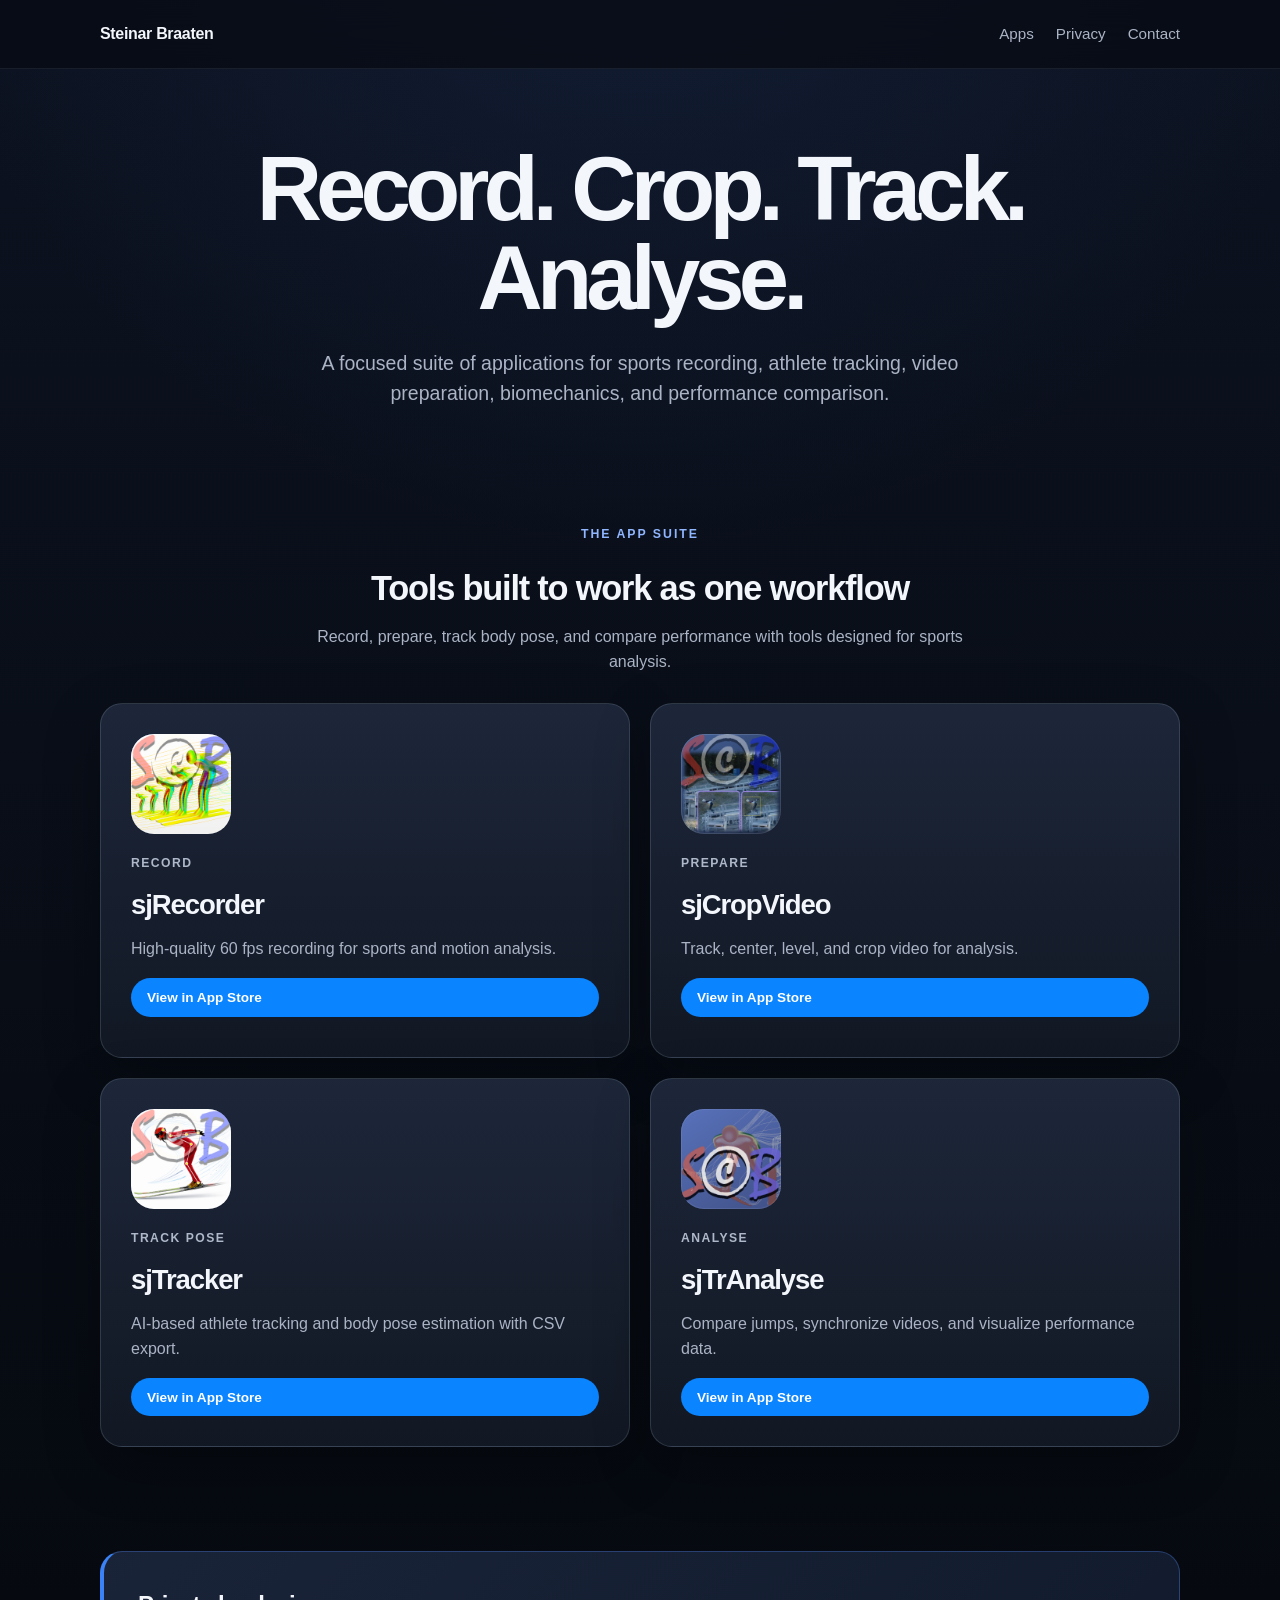
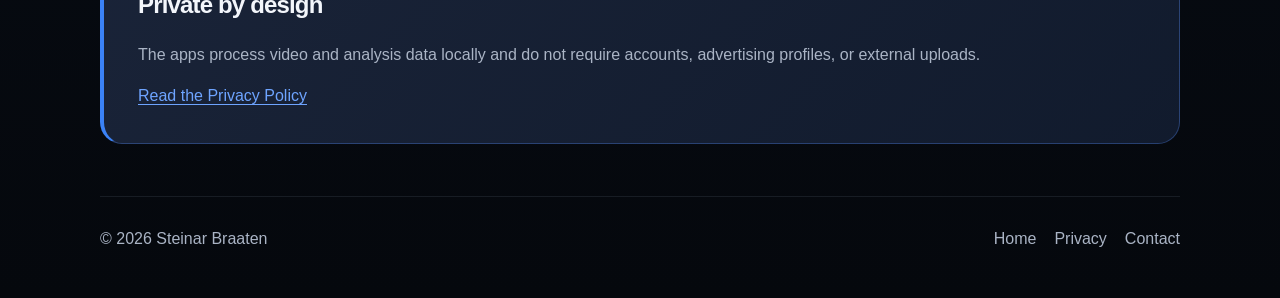
==== index.html @ ca7f07a0 "Update index.html" ====
<!DOCTYPE html>
<html lang="en">
<head>
  <meta charset="utf-8">
  <meta name="viewport" content="width=device-width, initial-scale=1">
  <meta name="description" content="A focused suite of applications for sports recording, athlete tracking, video preparation, biomechanics, and performance comparison.">
  <title>Steinar Braaten Apps – Sports Video Analysis Suite</title>
  <link rel="stylesheet" href="style.css">
</head>

<body>

<header class="site-header">
  <nav class="nav" aria-label="Main navigation">
    <a class="brand" href="index.html">Steinar Braaten</a>

    <div class="nav-links">
      <a href="index.html#apps">Apps</a>
      <a href="privacy.html">Privacy</a>
      <a href="mailto:steinbra@me.com">Contact</a>
    </div>
  </nav>
</header>

<main>

  <section class="hero">
    <h1>Record. Crop. Track.<br>Analyse.</h1>

    <p>
      A focused suite of applications for sports recording, athlete tracking,
      video preparation, biomechanics, and performance comparison.
    </p>
  </section>


  <section class="section" id="apps">

    <div class="section-heading">
      <div class="eyebrow">The app suite</div>

      <h2>Tools built to work as one workflow</h2>

      <p>
        Record, prepare, track body pose, and compare performance
        with tools designed for sports analysis.
      </p>
    </div>


    <div class="apps-grid">


      <!-- sjRecorder -->

      <div
        class="app-card"
        onclick="location.href='sjRecorder.html'"
        role="link"
        tabindex="0"
        onkeydown="if(event.key === 'Enter') location.href='sjRecorder.html'"
      >

        <div class="app-icon">
          <span>R</span>

          <img
            src="images/sjRecorder.png"
            alt="sjRecorder app icon"
            onerror="this.remove()"
          >
        </div>

        <div class="card-label">Record</div>

        <h3>sjRecorder</h3>

        <p>
          High-quality 60 fps recording for sports and motion analysis.
        </p>

        <a
          class="status"
          href="https://apps.apple.com/no/app/sjrecorder/id6787676010"
          target="_blank"
          rel="noopener noreferrer"
          onclick="event.stopPropagation()"
        >
          View in App Store
        </a>

      </div>


      <!-- sjCropVideo -->

      <div
        class="app-card"
        onclick="location.href='sjCropVideo.html'"
        role="link"
        tabindex="0"
        onkeydown="if(event.key === 'Enter') location.href='sjCropVideo.html'"
      >

        <div class="app-icon">
          <span>C</span>

          <img
            src="images/sjCropVideo.png"
            alt="sjCropVideo app icon"
            onerror="this.remove()"
          >
        </div>

        <div class="card-label">Prepare</div>

        <h3>sjCropVideo</h3>

        <p>
          Track, center, level, and crop video for analysis.
        </p>

        <a
          class="status"
          href="https://apps.apple.com/no/app/sjcropvideo/id6785934913?mt=12"
          target="_blank"
          rel="noopener noreferrer"
          onclick="event.stopPropagation()"
        >
          View in App Store
        </a>

      </div>


      <!-- sjTracker -->

      <div
        class="app-card"
        onclick="location.href='sjTracker.html'"
        role="link"
        tabindex="0"
        onkeydown="if(event.key === 'Enter') location.href='sjTracker.html'"
      >

        <div class="app-icon">
          <span>T</span>

          <img
            src="images/sjTracker.png"
            alt="sjTracker app icon"
            onerror="this.remove()"
          >
        </div>

        <div class="card-label">Track pose</div>

        <h3>sjTracker</h3>

        <p>
          AI-based athlete tracking and body pose estimation with CSV export.
        </p>

        <a
          class="status"
          href="https://apps.apple.com/no/app/sjtracker/id6788341731?mt=12"
          target="_blank"
          rel="noopener noreferrer"
          onclick="event.stopPropagation()"
        >
          View in App Store
        </a>

      </div>


      <!-- sjTrAnalyse -->

      <div
        class="app-card"
        onclick="location.href='sjTrAnalyse.html'"
        role="link"
        tabindex="0"
        onkeydown="if(event.key === 'Enter') location.href='sjTrAnalyse.html'"
      >

        <div class="app-icon">
          <span>A</span>

          <img
            src="images/sjTrAnalyse.png"
            alt="sjTrAnalyse app icon"
            onerror="this.remove()"
          >
        </div>

        <div class="card-label">Analyse</div>

        <h3>sjTrAnalyse</h3>

        <p>
          Compare jumps, synchronize videos, and visualize performance data.
        </p>

        <a
          class="status"
          href="https://apps.apple.com/no/app/sjtranalyse/id6786716946?mt=12"
          target="_blank"
          rel="noopener noreferrer"
          onclick="event.stopPropagation()"
        >
          View in App Store
        </a>

      </div>


    </div>

  </section>


  <section class="section" id="privacy">

    <div class="privacy-panel">

      <h2>Private by design</h2>

      <p>
        The apps process video and analysis data locally and do not require
        accounts, advertising profiles, or external uploads.
      </p>

      <a class="text-link" href="privacy.html">
        Read the Privacy Policy
      </a>

    </div>

  </section>

</main>


<footer class="site-footer">

  <div>© 2026 Steinar Braaten</div>

  <div class="footer-links">
    <a href="index.html">Home</a>
    <a href="privacy.html">Privacy</a>
    <a href="mailto:steinbra@me.com">Contact</a>
  </div>

</footer>

</body>
</html>
---- style.css ----
:root {
  --bg: #070b12;
  --bg-soft: #0d1320;
  --panel: rgba(24, 32, 48, 0.84);
  --panel-strong: #151d2c;
  --line: rgba(148, 163, 184, 0.22);
  --text: #f3f6fb;
  --muted: #aab4c5;
  --accent: #6ea4ff;
  --accent-strong: #3b82f6;
  --green: #91e5b1;
  --green-bg: rgba(33, 112, 77, 0.28);
  --green-line: rgba(74, 222, 128, 0.38);
  --shadow: 0 18px 55px rgba(0, 0, 0, 0.28);
  --radius: 22px;
  --max: 1080px;
}

* { box-sizing: border-box; }

html {
  scroll-behavior: smooth;
  background: var(--bg);
}

body {
  margin: 0;
  color: var(--text);
  background:
    radial-gradient(circle at 50% -10%, rgba(53, 91, 160, 0.18), transparent 34%),
    linear-gradient(180deg, #0c1220 0%, #080d16 52%, #05080d 100%);
  font-family: Inter, ui-sans-serif, -apple-system, BlinkMacSystemFont, "SF Pro Display",
    "Segoe UI", sans-serif;
  line-height: 1.55;
}

a { color: inherit; }

.site-header {
  position: sticky;
  top: 0;
  z-index: 20;
  border-bottom: 1px solid rgba(148, 163, 184, 0.12);
  background: rgba(7, 11, 18, 0.72);
  backdrop-filter: blur(18px);
}

.nav {
  width: min(calc(100% - 36px), var(--max));
  min-height: 68px;
  margin: 0 auto;
  display: flex;
  align-items: center;
  justify-content: space-between;
  gap: 24px;
}

.brand {
  font-weight: 780;
  text-decoration: none;
  letter-spacing: -0.02em;
}

.nav-links {
  display: flex;
  align-items: center;
  gap: 22px;
}

.nav-links a {
  color: var(--muted);
  text-decoration: none;
  font-size: 0.95rem;
}

.nav-links a:hover,
.nav-links a:focus-visible {
  color: var(--text);
}

.hero {
  width: min(calc(100% - 36px), var(--max));
  margin: 0 auto;
  padding: 76px 0 64px;
  text-align: center;
}

.eyebrow {
  margin: 0 0 18px;
  color: #8fb6ff;
  font-size: 0.77rem;
  font-weight: 800;
  letter-spacing: 0.16em;
  text-transform: uppercase;
}

.hero h1,
.product-hero h1 {
  max-width: 860px;
  margin: 0 auto;
  font-size: clamp(3rem, 8vw, 5.65rem);
  line-height: 0.98;
  letter-spacing: -0.065em;
}

.hero p {
  max-width: 720px;
  margin: 26px auto 0;
  color: var(--muted);
  font-size: clamp(1.02rem, 2vw, 1.22rem);
}

.section {
  width: min(calc(100% - 36px), var(--max));
  margin: 0 auto;
  padding: 52px 0;
}

.section-heading {
  margin-bottom: 28px;
  text-align: center;
}

.section-heading h2 {
  margin: 0;
  font-size: clamp(1.65rem, 3vw, 2.15rem);
  letter-spacing: -0.035em;
}

.section-heading p {
  max-width: 650px;
  margin: 10px auto 0;
  color: var(--muted);
}

.apps-grid {
  display: grid;
  grid-template-columns: repeat(2, minmax(0, 1fr));
  gap: 20px;
}

.app-card {
  display: flex;
  min-height: 355px;
  flex-direction: column;
  padding: 30px;
  border: 1px solid var(--line);
  border-radius: var(--radius);
  color: var(--text);
  text-decoration: none;
  background:
    linear-gradient(180deg, rgba(31, 41, 60, 0.94), rgba(18, 25, 37, 0.96));
  box-shadow: var(--shadow);
  transition: transform 180ms ease, border-color 180ms ease, background 180ms ease;
}

.app-card:hover {
  transform: translateY(-4px);
  border-color: rgba(110, 164, 255, 0.5);
  background:
    linear-gradient(180deg, rgba(35, 47, 69, 0.98), rgba(19, 27, 40, 0.98));
}

.app-icon {
  width: 100px;
  height: 100px;
  position: relative;
  overflow: hidden;
  border-radius: 23px;
  background:
    linear-gradient(145deg, rgba(92, 132, 209, 0.65), rgba(24, 34, 55, 0.9));
  box-shadow: inset 0 0 0 1px rgba(255,255,255,0.12);
}

.app-icon img {
  position: absolute;
  inset: 0;
  width: 100%;
  height: 100%;
  object-fit: cover;
}

.app-icon span {
  position: absolute;
  inset: 0;
  display: grid;
  place-items: center;
  color: rgba(255,255,255,0.8);
  font-size: 1.6rem;
  font-weight: 850;
  letter-spacing: -0.06em;
}

.card-label {
  margin-top: 20px;
  color: #aeb8c8;
  font-size: 0.76rem;
  font-weight: 820;
  letter-spacing: 0.12em;
  text-transform: uppercase;
}

.app-card h3 {
  margin: 12px 0 10px;
  font-size: 1.72rem;
  letter-spacing: -0.04em;
}

.app-card p {
  margin: 0;
  color: var(--muted);
}

.status {
    display: inline-block;
    margin-top: 1rem;
    padding: 0.55rem 1rem;
    border-radius: 999px;
    background: #0a84ff;
    color: white;
    font-size: 0.85rem;
    font-weight: 600;
    text-decoration: none;
    transition: background 0.2s ease;
}

.status:hover {
    background: #0066d6;
}

.privacy-panel {
  padding: 34px;
  border: 1px solid rgba(80, 132, 237, 0.34);
  border-left: 4px solid var(--accent-strong);
  border-radius: var(--radius);
  background:
    linear-gradient(135deg, rgba(26, 36, 57, 0.98), rgba(18, 28, 47, 0.96));
}

.privacy-panel h2 {
  margin-top: 0;
  letter-spacing: -0.035em;
}

.privacy-panel p {
  color: var(--muted);
}

.text-link {
  color: var(--accent);
  text-underline-offset: 3px;
}

.product-hero {
  width: min(calc(100% - 36px), 900px);
  margin: 0 auto;
  padding: 70px 0 40px;
  text-align: center;
}

.product-icon {
  width: 122px;
  height: 122px;
  margin: 0 auto 24px;
  position: relative;
  overflow: hidden;
  border-radius: 28px;
  background: linear-gradient(145deg, #435b8b, #172035);
  box-shadow: var(--shadow), inset 0 0 0 1px rgba(255,255,255,0.13);
}

.product-icon img {
  position: absolute;
  inset: 0;
  width: 100%;
  height: 100%;
  object-fit: cover;
}

.product-icon span {
  position: absolute;
  inset: 0;
  display: grid;
  place-items: center;
  font-weight: 850;
  font-size: 2rem;
}

.platform {
  margin-bottom: 15px;
  color: #9ebcff;
  font-size: 0.82rem;
  font-weight: 780;
  letter-spacing: 0.12em;
  text-transform: uppercase;
}

.product-hero h1 {
  font-size: clamp(3.2rem, 7vw, 5rem);
}

.product-hero .lead {
  max-width: 760px;
  margin: 22px auto 0;
  color: var(--muted);
  font-size: 1.15rem;
}

.content {
  width: min(calc(100% - 36px), 900px);
  margin: 0 auto;
  padding: 18px 0 70px;
}

.content-block {
  padding: 30px;
  margin-bottom: 20px;
  border: 1px solid var(--line);
  border-radius: var(--radius);
  background: rgba(20, 28, 42, 0.82);
}

.content-block h2 {
  margin-top: 0;
  letter-spacing: -0.035em;
}

.content-block p,
.content-block li {
  color: var(--muted);
}

.feature-list {
  display: grid;
  grid-template-columns: repeat(2, minmax(0, 1fr));
  gap: 14px 28px;
  margin: 0;
  padding-left: 1.2rem;
}

.button-row {
  display: flex;
  flex-wrap: wrap;
  gap: 12px;
  margin-top: 24px;
}

.button {
  display: inline-flex;
  align-items: center;
  min-height: 46px;
  padding: 0 17px;
  border: 1px solid rgba(110, 164, 255, 0.48);
  border-radius: 12px;
  text-decoration: none;
  font-weight: 760;
  background: rgba(59, 130, 246, 0.17);
}

.button.secondary {
  color: var(--muted);
  border-color: var(--line);
  background: rgba(255,255,255,0.03);
}

.site-footer {
  width: min(calc(100% - 36px), var(--max));
  margin: 0 auto;
  padding: 30px 0 46px;
  border-top: 1px solid rgba(148, 163, 184, 0.13);
  color: var(--muted);
  display: flex;
  justify-content: space-between;
  gap: 20px;
}

.footer-links {
  display: flex;
  gap: 18px;
}

.footer-links a {
  color: var(--muted);
  text-decoration: none;
}

@media (max-width: 760px) {
  .nav {
    align-items: flex-start;
    padding: 18px 0;
  }

  .nav-links {
    gap: 13px;
    flex-wrap: wrap;
    justify-content: flex-end;
  }

  .hero {
    padding-top: 58px;
  }

  .apps-grid,
  .feature-list {
    grid-template-columns: 1fr;
  }

  .app-card {
    min-height: 330px;
  }

  .site-footer {
    flex-direction: column;
  }
}

@media (max-width: 500px) {
  .nav {
    display: block;
  }

  .nav-links {
    margin-top: 12px;
    justify-content: flex-start;
  }

  .hero h1 {
    font-size: 3.2rem;
  }

  .app-card,
  .content-block,
  .privacy-panel {
    padding: 23px;
  }
}
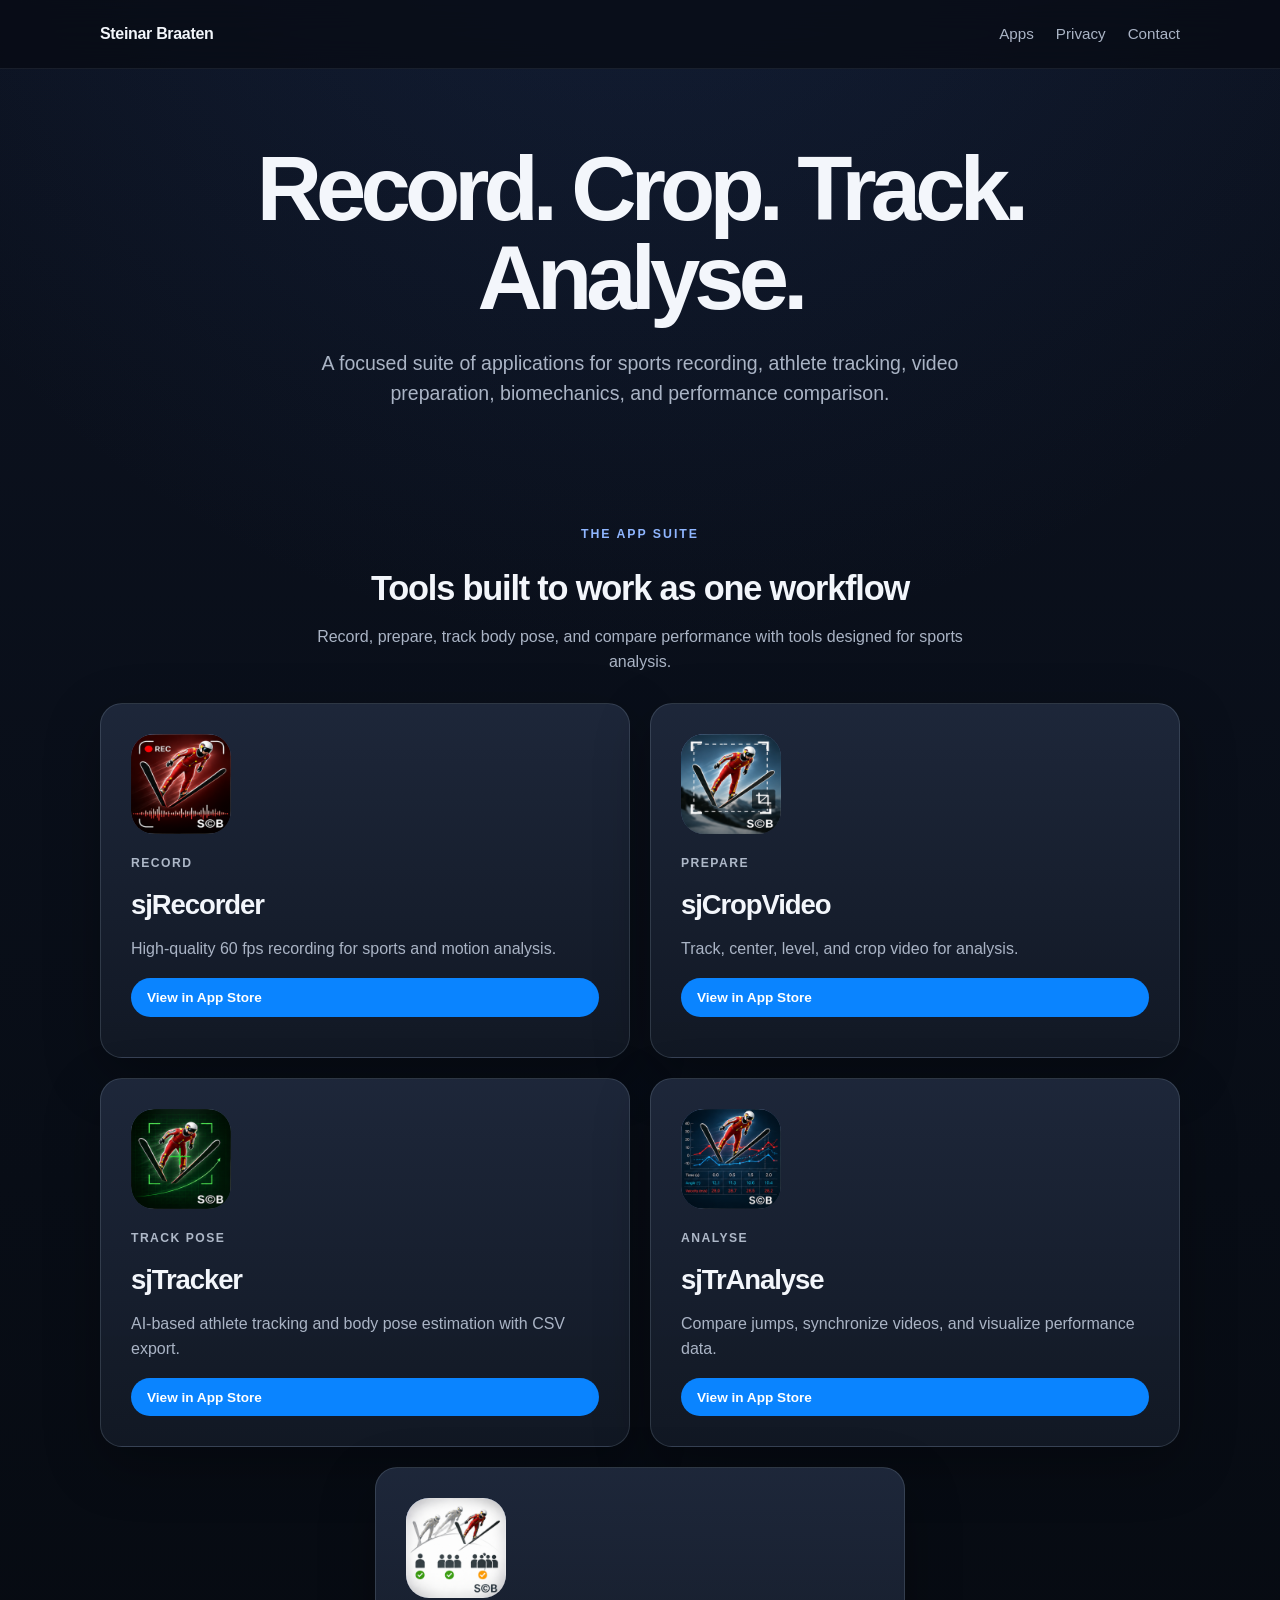
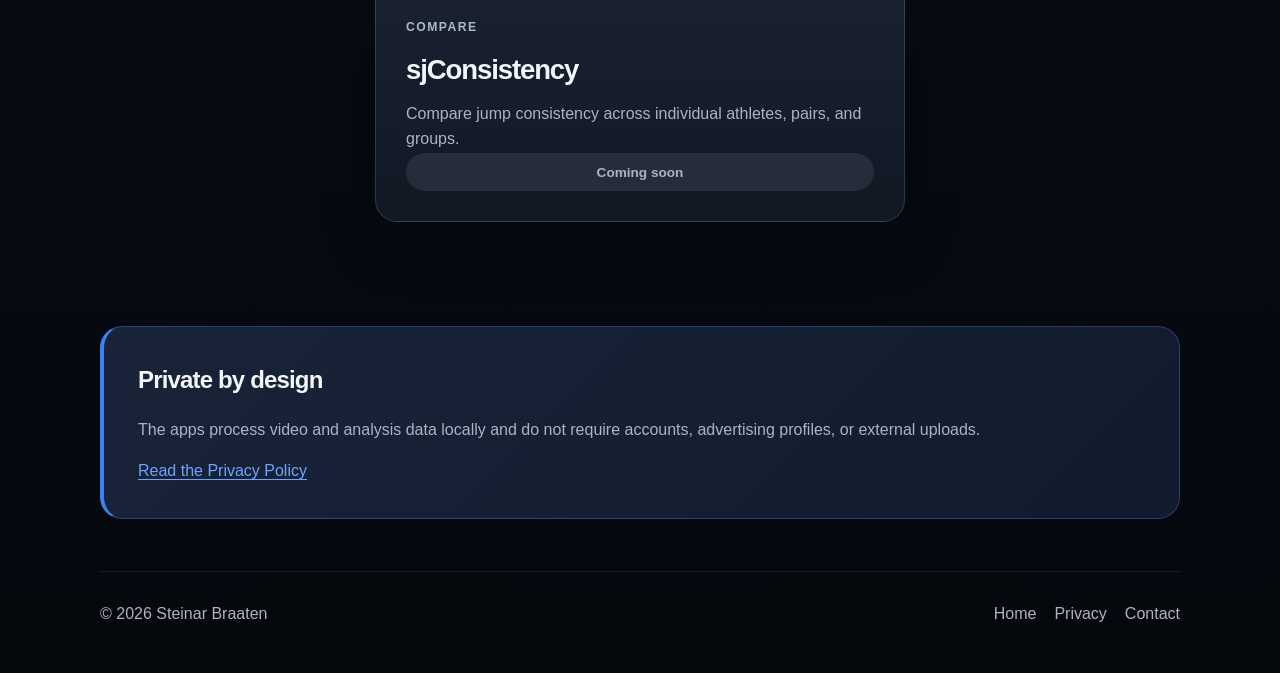
==== commit 59582a4b: "Add files via upload" ====
--- a/index.html
+++ b/index.html
@@ -215,6 +215,35 @@
       </div>
 
 
+      <!-- sjConsistency -->
+
+      <div class="app-card app-card--centered">
+
+        <div class="app-icon">
+          <span>S</span>
+
+          <img
+            src="images/sjConsistency.png"
+            alt="sjConsistency app icon"
+            onerror="this.remove()"
+          >
+        </div>
+
+        <div class="card-label">Compare</div>
+
+        <h3>sjConsistency</h3>
+
+        <p>
+          Compare jump consistency across individual athletes, pairs, and groups.
+        </p>
+
+        <span class="status status--pending">
+          Coming soon
+        </span>
+
+      </div>
+
+
     </div>
 
   </section>
--- a/style.css
+++ b/style.css
@@ -161,6 +161,12 @@
     linear-gradient(180deg, rgba(35, 47, 69, 0.98), rgba(19, 27, 40, 0.98));
 }
 
+.app-card--centered {
+  grid-column: 1 / -1;
+  width: calc((100% - 20px) / 2);
+  justify-self: center;
+}
+
 .app-icon {
   width: 100px;
   height: 100px;
@@ -228,6 +234,17 @@
     background: #0066d6;
 }
 
+.status--pending {
+  margin-top: auto;
+  color: var(--muted);
+  text-align: center;
+  background: rgba(148, 163, 184, 0.14);
+}
+
+.status--pending:hover {
+  background: rgba(148, 163, 184, 0.14);
+}
+
 .privacy-panel {
   padding: 34px;
   border: 1px solid rgba(80, 132, 237, 0.34);
@@ -409,6 +426,11 @@
     min-height: 330px;
   }
 
+  .app-card--centered {
+    grid-column: auto;
+    width: 100%;
+  }
+
   .site-footer {
     flex-direction: column;
   }
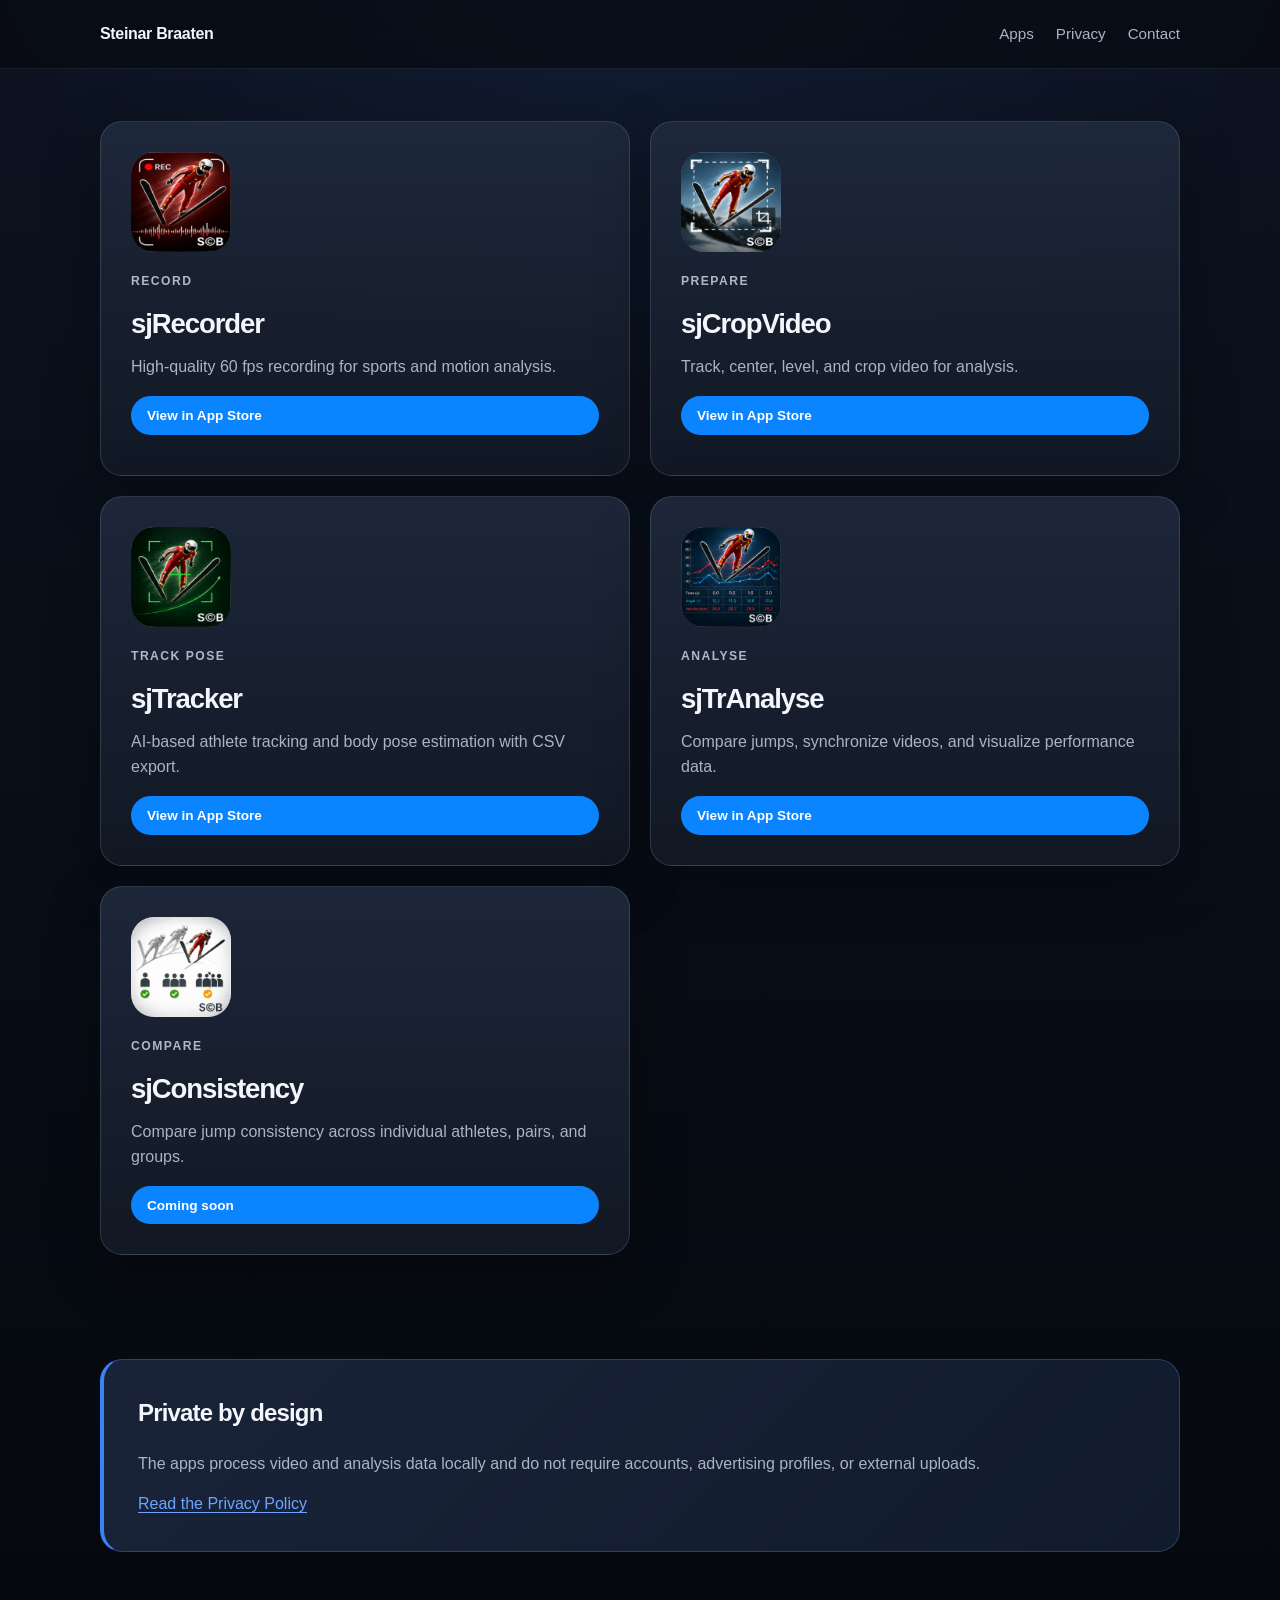
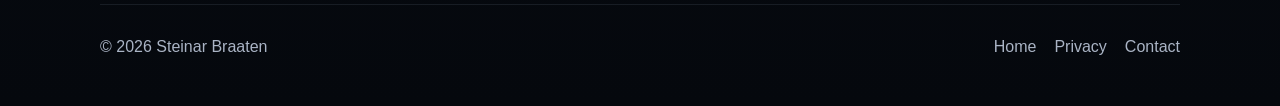
==== commit f44b7069: "Update index.html" ====
--- a/index.html
+++ b/index.html
@@ -1,52 +1,47 @@
 <!DOCTYPE html>
 <html lang="en">
+
 <head>
   <meta charset="utf-8">
   <meta name="viewport" content="width=device-width, initial-scale=1">
-  <meta name="description" content="A focused suite of applications for sports recording, athlete tracking, video preparation, biomechanics, and performance comparison.">
+
+  <meta
+    name="description"
+    content="A focused suite of applications for sports recording, athlete tracking, video preparation, biomechanics, consistency analysis, and performance comparison."
+  >
+
   <title>Steinar Braaten Apps – Sports Video Analysis Suite</title>
+
   <link rel="stylesheet" href="style.css">
 </head>
 
+
 <body>
 
 <header class="site-header">
+
   <nav class="nav" aria-label="Main navigation">
-    <a class="brand" href="index.html">Steinar Braaten</a>
+
+    <a class="brand" href="index.html">
+      Steinar Braaten
+    </a>
 
     <div class="nav-links">
       <a href="index.html#apps">Apps</a>
       <a href="privacy.html">Privacy</a>
       <a href="mailto:steinbra@me.com">Contact</a>
     </div>
+
   </nav>
+
 </header>
 
+
 <main>
 
-  <section class="hero">
-    <h1>Record. Crop. Track.<br>Analyse.</h1>
-
-    <p>
-      A focused suite of applications for sports recording, athlete tracking,
-      video preparation, biomechanics, and performance comparison.
-    </p>
-  </section>
-
+  <!-- APP SUITE -->
 
   <section class="section" id="apps">
-
-    <div class="section-heading">
-      <div class="eyebrow">The app suite</div>
-
-      <h2>Tools built to work as one workflow</h2>
-
-      <p>
-        Record, prepare, track body pose, and compare performance
-        with tools designed for sports analysis.
-      </p>
-    </div>
-
 
     <div class="apps-grid">
 
@@ -55,13 +50,14 @@
 
       <div
         class="app-card"
-        onclick="location.href='sjRecorder.html'"
         role="link"
         tabindex="0"
+        onclick="location.href='sjRecorder.html'"
         onkeydown="if(event.key === 'Enter') location.href='sjRecorder.html'"
       >
 
         <div class="app-icon">
+
           <span>R</span>
 
           <img
@@ -69,15 +65,22 @@
             alt="sjRecorder app icon"
             onerror="this.remove()"
           >
-        </div>
-
-        <div class="card-label">Record</div>
-
-        <h3>sjRecorder</h3>
+
+        </div>
+
+
+        <div class="card-label">
+          Record
+        </div>
+
+        <h3>
+          sjRecorder
+        </h3>
 
         <p>
           High-quality 60 fps recording for sports and motion analysis.
         </p>
+
 
         <a
           class="status"
@@ -92,17 +95,19 @@
       </div>
 
 
+
       <!-- sjCropVideo -->
 
       <div
         class="app-card"
-        onclick="location.href='sjCropVideo.html'"
         role="link"
         tabindex="0"
+        onclick="location.href='sjCropVideo.html'"
         onkeydown="if(event.key === 'Enter') location.href='sjCropVideo.html'"
       >
 
         <div class="app-icon">
+
           <span>C</span>
 
           <img
@@ -110,15 +115,22 @@
             alt="sjCropVideo app icon"
             onerror="this.remove()"
           >
-        </div>
-
-        <div class="card-label">Prepare</div>
-
-        <h3>sjCropVideo</h3>
+
+        </div>
+
+
+        <div class="card-label">
+          Prepare
+        </div>
+
+        <h3>
+          sjCropVideo
+        </h3>
 
         <p>
           Track, center, level, and crop video for analysis.
         </p>
+
 
         <a
           class="status"
@@ -133,17 +145,19 @@
       </div>
 
 
+
       <!-- sjTracker -->
 
       <div
         class="app-card"
-        onclick="location.href='sjTracker.html'"
         role="link"
         tabindex="0"
+        onclick="location.href='sjTracker.html'"
         onkeydown="if(event.key === 'Enter') location.href='sjTracker.html'"
       >
 
         <div class="app-icon">
+
           <span>T</span>
 
           <img
@@ -151,15 +165,22 @@
             alt="sjTracker app icon"
             onerror="this.remove()"
           >
-        </div>
-
-        <div class="card-label">Track pose</div>
-
-        <h3>sjTracker</h3>
+
+        </div>
+
+
+        <div class="card-label">
+          Track Pose
+        </div>
+
+        <h3>
+          sjTracker
+        </h3>
 
         <p>
           AI-based athlete tracking and body pose estimation with CSV export.
         </p>
+
 
         <a
           class="status"
@@ -174,17 +195,19 @@
       </div>
 
 
+
       <!-- sjTrAnalyse -->
 
       <div
         class="app-card"
-        onclick="location.href='sjTrAnalyse.html'"
         role="link"
         tabindex="0"
+        onclick="location.href='sjTrAnalyse.html'"
         onkeydown="if(event.key === 'Enter') location.href='sjTrAnalyse.html'"
       >
 
         <div class="app-icon">
+
           <span>A</span>
 
           <img
@@ -192,15 +215,22 @@
             alt="sjTrAnalyse app icon"
             onerror="this.remove()"
           >
-        </div>
-
-        <div class="card-label">Analyse</div>
-
-        <h3>sjTrAnalyse</h3>
+
+        </div>
+
+
+        <div class="card-label">
+          Analyse
+        </div>
+
+        <h3>
+          sjTrAnalyse
+        </h3>
 
         <p>
           Compare jumps, synchronize videos, and visualize performance data.
         </p>
+
 
         <a
           class="status"
@@ -215,29 +245,39 @@
       </div>
 
 
+
       <!-- sjConsistency -->
 
-      <div class="app-card app-card--centered">
-
-        <div class="app-icon">
+      <div class="app-card">
+
+        <div class="app-icon">
+
           <span>S</span>
 
           <img
-            src="images/sjConsistency.png"
+            src="sjConsistency.png"
             alt="sjConsistency app icon"
             onerror="this.remove()"
           >
-        </div>
-
-        <div class="card-label">Compare</div>
-
-        <h3>sjConsistency</h3>
-
-        <p>
-          Compare jump consistency across individual athletes, pairs, and groups.
-        </p>
-
-        <span class="status status--pending">
+
+        </div>
+
+
+        <div class="card-label">
+          Compare
+        </div>
+
+        <h3>
+          sjConsistency
+        </h3>
+
+        <p>
+          Compare jump consistency across individual athletes, pairs,
+          and groups.
+        </p>
+
+
+        <span class="status status-disabled">
           Coming soon
         </span>
 
@@ -249,18 +289,26 @@
   </section>
 
 
+
+  <!-- PRIVACY -->
+
   <section class="section" id="privacy">
 
     <div class="privacy-panel">
 
-      <h2>Private by design</h2>
+      <h2>
+        Private by design
+      </h2>
 
       <p>
         The apps process video and analysis data locally and do not require
         accounts, advertising profiles, or external uploads.
       </p>
 
-      <a class="text-link" href="privacy.html">
+      <a
+        class="text-link"
+        href="privacy.html"
+      >
         Read the Privacy Policy
       </a>
 
@@ -271,17 +319,32 @@
 </main>
 
 
+
 <footer class="site-footer">
 
-  <div>© 2026 Steinar Braaten</div>
+  <div>
+    © 2026 Steinar Braaten
+  </div>
 
   <div class="footer-links">
-    <a href="index.html">Home</a>
-    <a href="privacy.html">Privacy</a>
-    <a href="mailto:steinbra@me.com">Contact</a>
+
+    <a href="index.html">
+      Home
+    </a>
+
+    <a href="privacy.html">
+      Privacy
+    </a>
+
+    <a href="mailto:steinbra@me.com">
+      Contact
+    </a>
+
   </div>
 
 </footer>
 
+
 </body>
+
 </html>
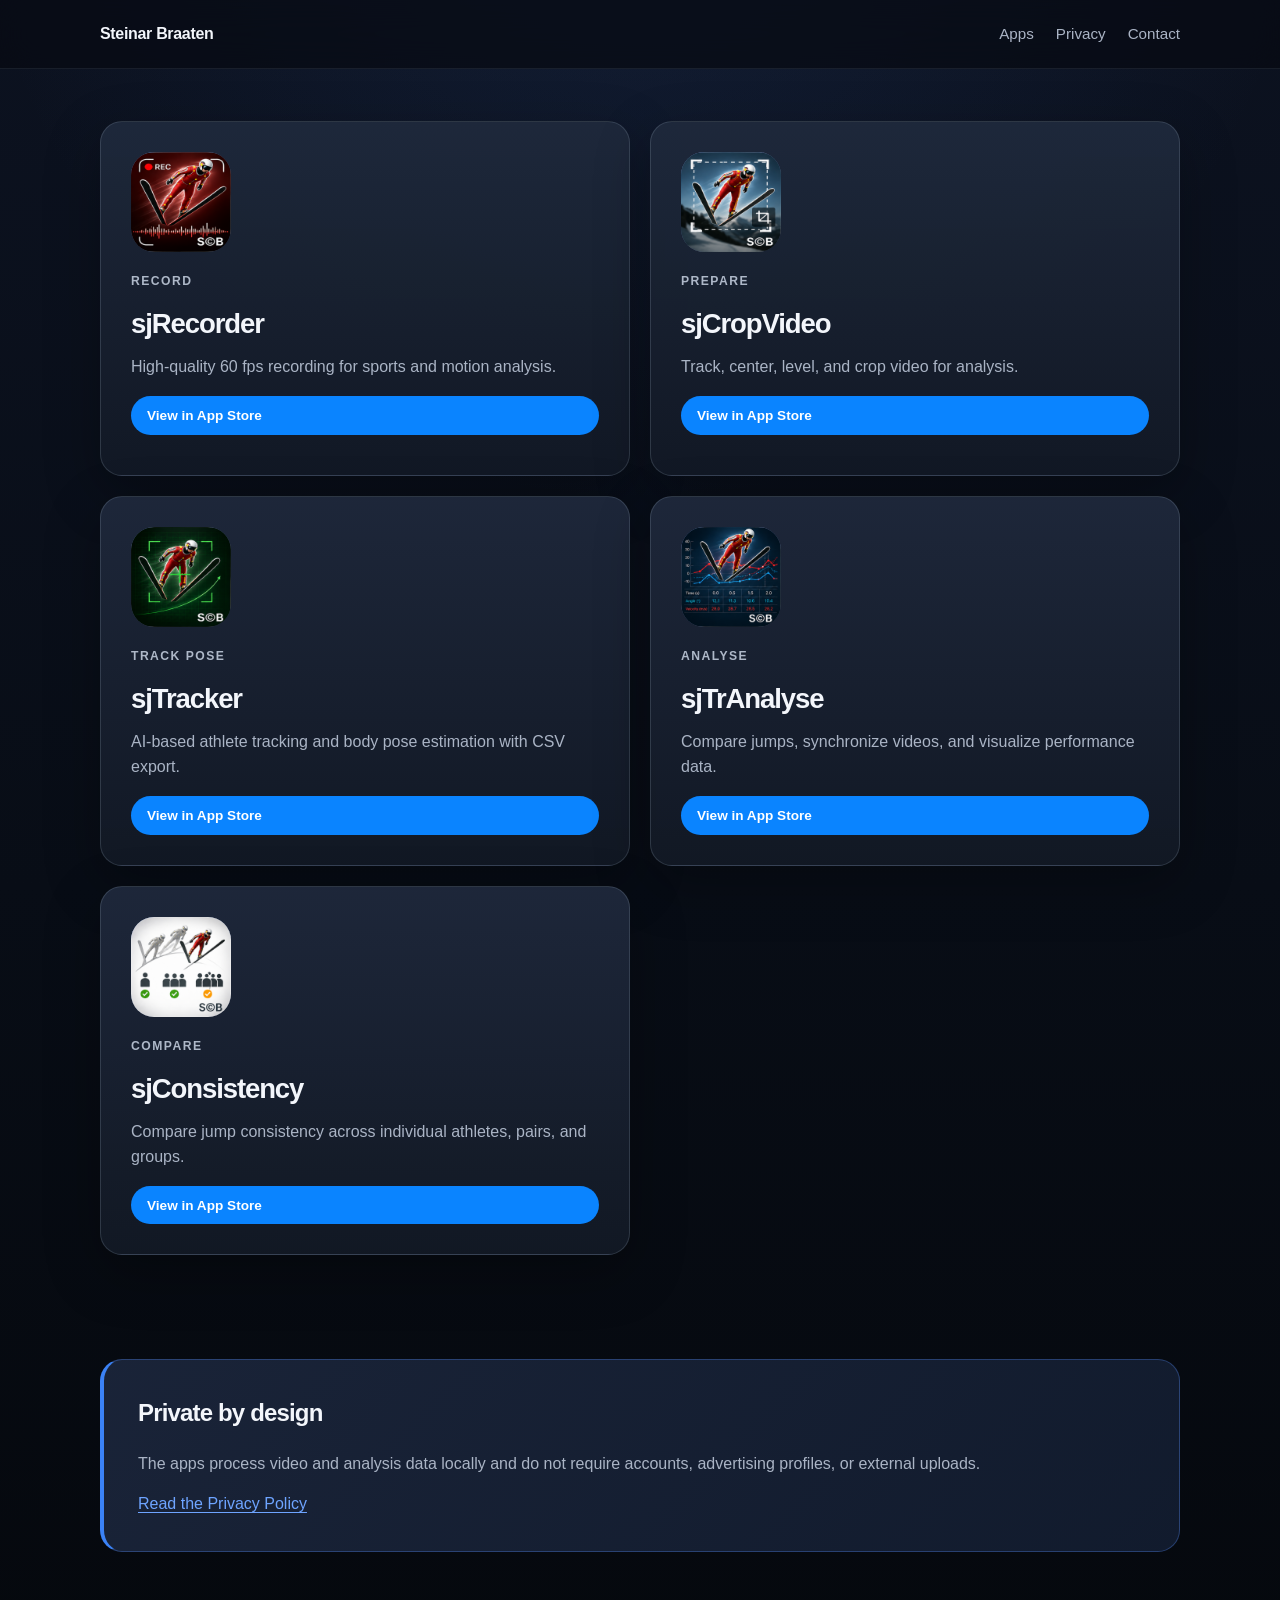
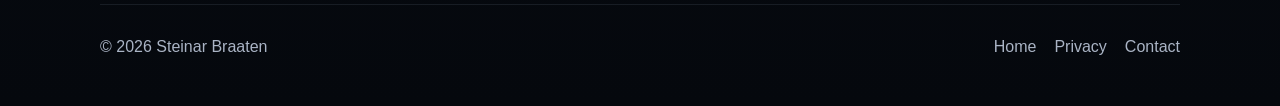
==== commit dcf911a8: "Update index.html" ====
--- a/index.html
+++ b/index.html
@@ -277,12 +277,15 @@
         </p>
 
 
-        <span class="status status-disabled">
-          Coming soon
-        </span>
-
-      </div>
-
+<a
+  class="status"
+  href="https://apps.apple.com/no/app/id6802026406?mt=12"
+  target="_blank"
+  rel="noopener noreferrer"
+  onclick="event.stopPropagation()"
+>
+  View in App Store
+</a>
 
     </div>
 
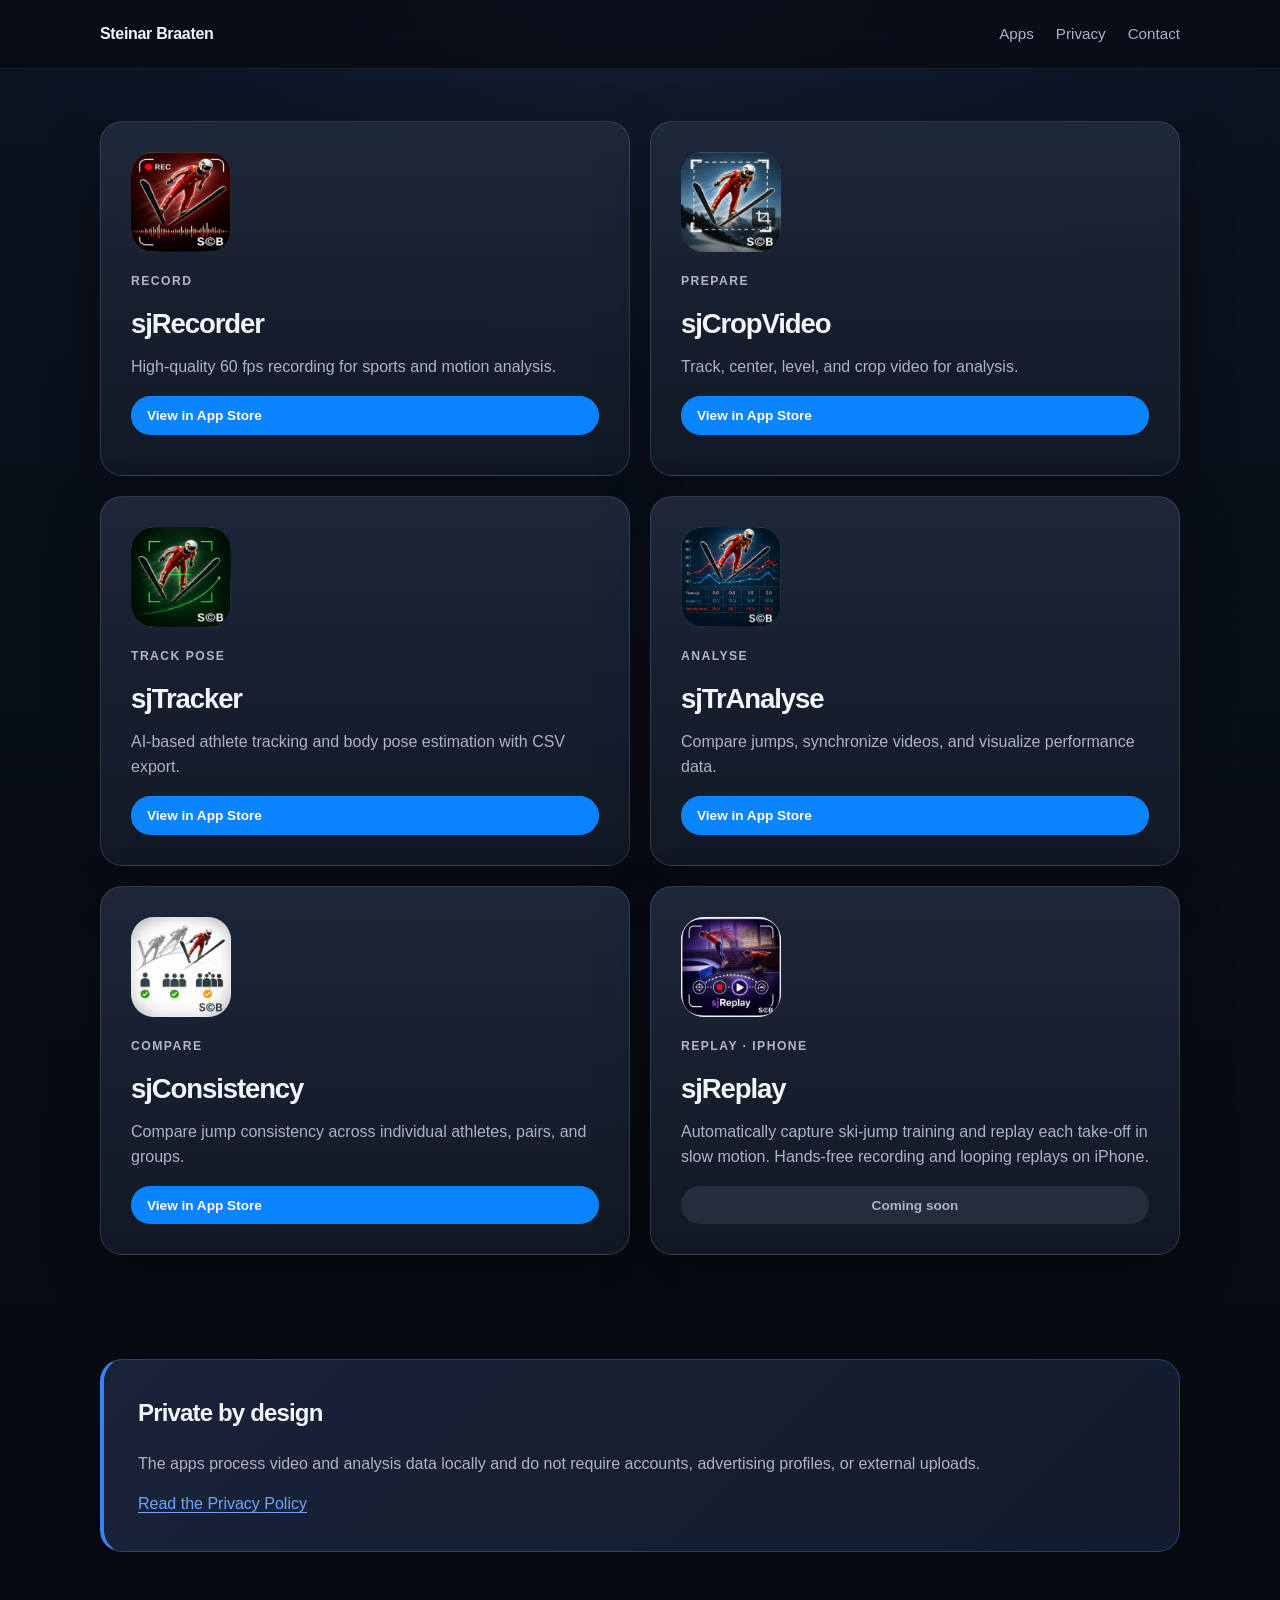
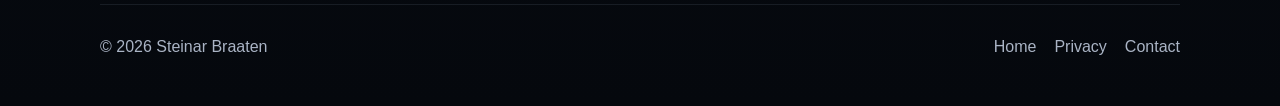
==== commit 7fde6a9f: "Announce sjReplay as coming soon" ====
--- a/index.html
+++ b/index.html
@@ -287,6 +287,32 @@
   View in App Store
 </a>
 
+      </div>
+
+      <!-- sjReplay -->
+      <div class="app-card" id="sjReplay">
+        <div class="app-icon">
+          <span>R</span>
+          <img
+            src="sjReplay.png"
+            alt="sjReplay app icon"
+            width="100"
+            height="100"
+            onerror="this.remove()"
+          >
+        </div>
+
+        <div class="card-label">Replay · iPhone</div>
+        <h3>sjReplay</h3>
+        <p>
+          Automatically capture ski-jump training and replay each take-off
+          in slow motion. Hands-free recording and looping replays on iPhone.
+        </p>
+        <span class="status status--pending" style="margin-top: 1rem;">
+          Coming soon
+        </span>
+      </div>
+
     </div>
 
   </section>
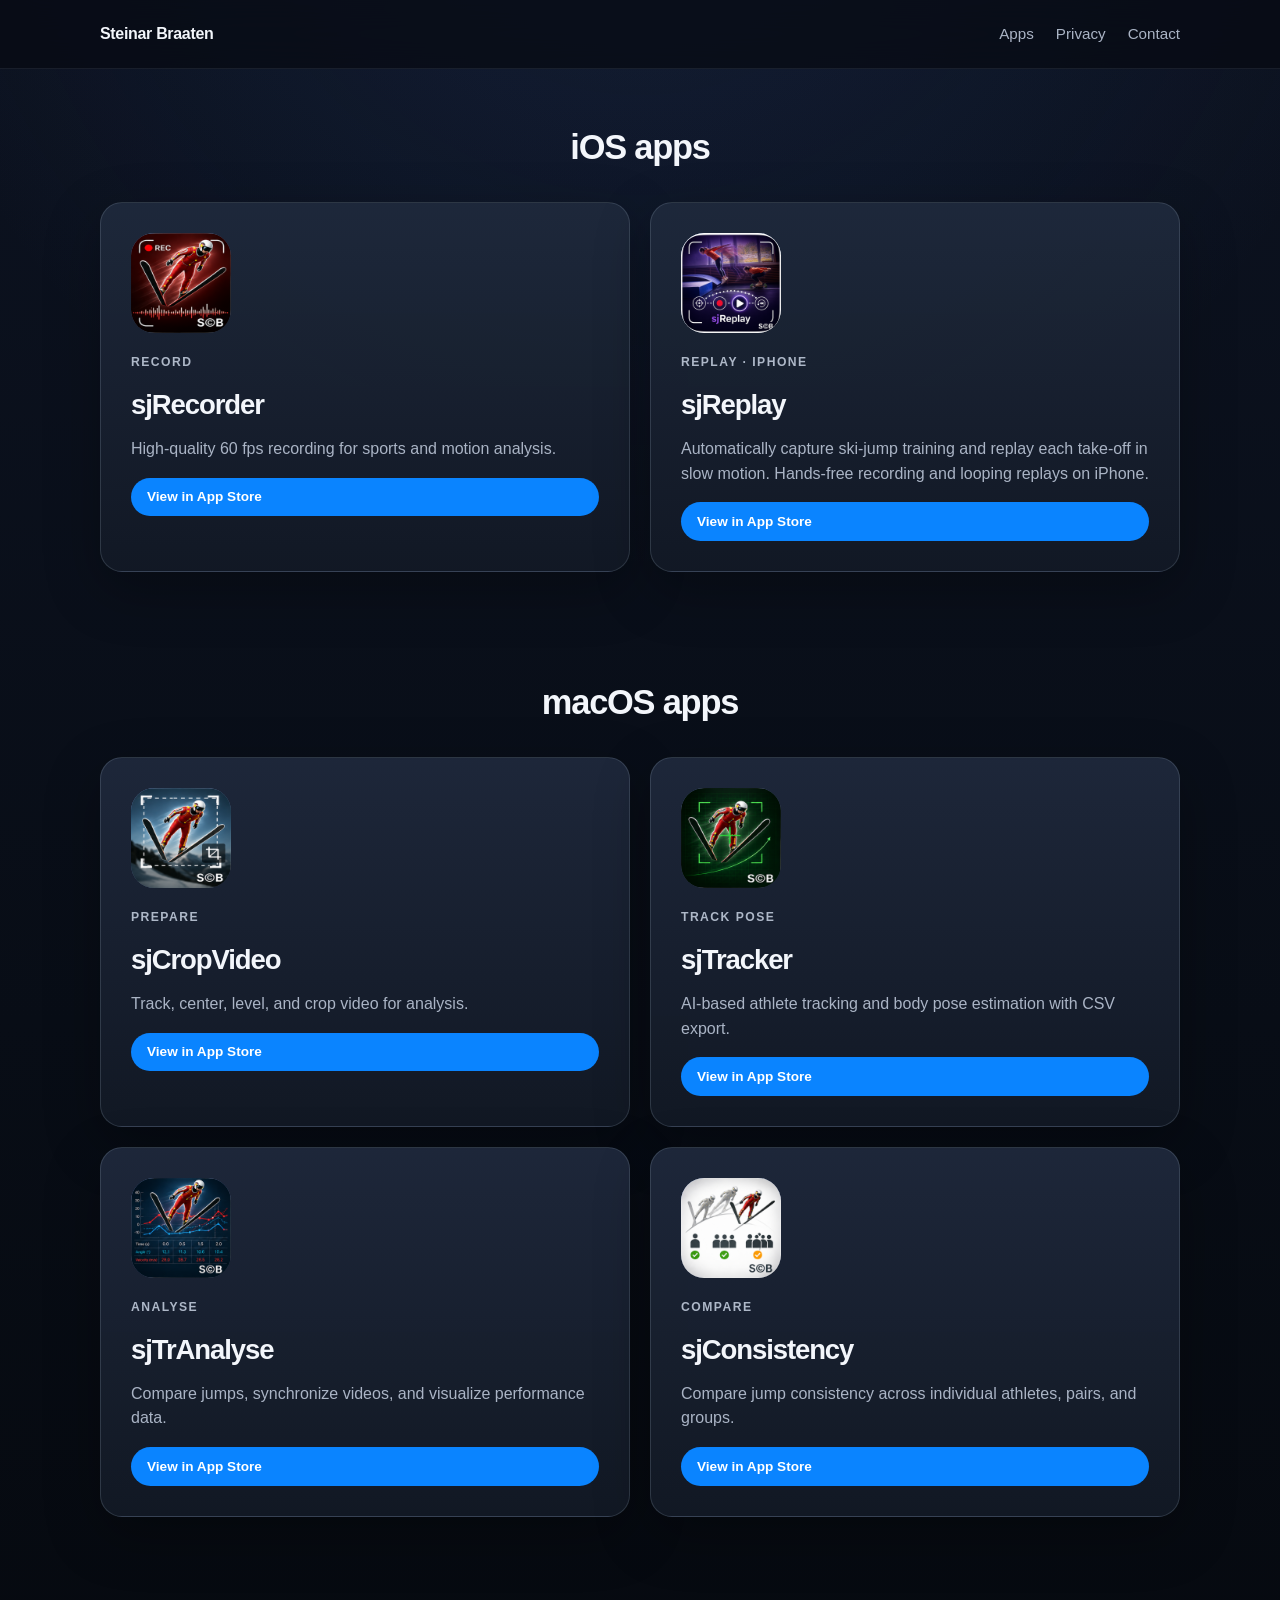
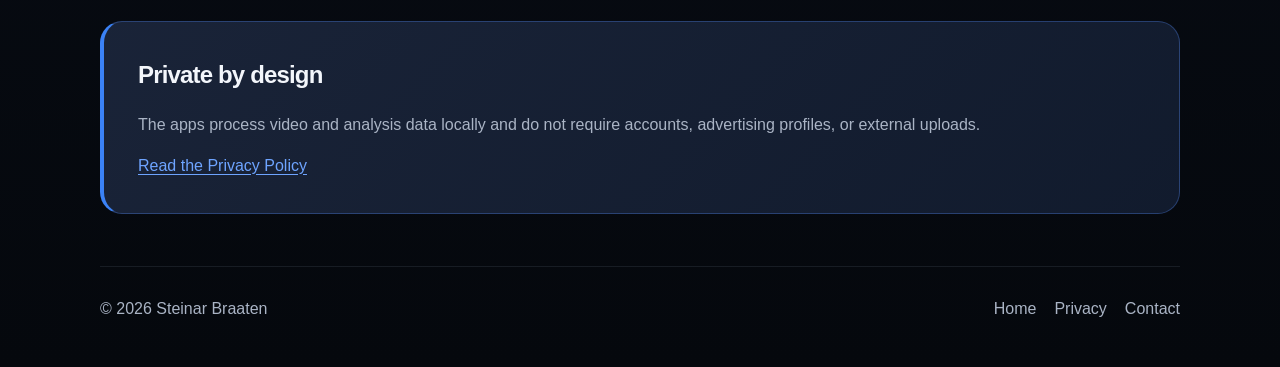
==== commit 2329a33d: "Group apps by platform and link sjReplay App Store release" ====
--- a/index.html
+++ b/index.html
@@ -43,10 +43,9 @@
 
   <section class="section" id="apps">
 
+    <div class="section-heading"><h2>iOS apps</h2></div>
     <div class="apps-grid">
-
-
-      <!-- sjRecorder -->
+<!-- sjRecorder -->
 
       <div
         class="app-card"
@@ -94,9 +93,44 @@
 
       </div>
 
-
-
-      <!-- sjCropVideo -->
+<!-- sjReplay -->
+      <div
+        class="app-card"
+        id="sjReplay"
+        role="link"
+        tabindex="0"
+        onclick="location.href='sjReplay.html'"
+        onkeydown="if(event.key === 'Enter') location.href='sjReplay.html'"
+      >
+        <div class="app-icon">
+          <span>R</span>
+          <img
+            src="sjReplay.png"
+            alt="sjReplay app icon"
+            width="100"
+            height="100"
+            onerror="this.remove()"
+          >
+        </div>
+
+        <div class="card-label">Replay · iPhone</div>
+        <h3>sjReplay</h3>
+        <p>
+          Automatically capture ski-jump training and replay each take-off
+          in slow motion. Hands-free recording and looping replays on iPhone.
+        </p>
+        <a class="status" href="https://apps.apple.com/app/id6807857691"
+          target="_blank" rel="noopener noreferrer" onclick="event.stopPropagation()">
+          View in App Store
+        </a>
+      </div>
+    </div>
+  </section>
+
+  <section class="section" aria-labelledby="mac-apps-heading">
+    <div class="section-heading"><h2 id="mac-apps-heading">macOS apps</h2></div>
+    <div class="apps-grid">
+<!-- sjCropVideo -->
 
       <div
         class="app-card"
@@ -144,9 +178,7 @@
 
       </div>
 
-
-
-      <!-- sjTracker -->
+<!-- sjTracker -->
 
       <div
         class="app-card"
@@ -194,9 +226,7 @@
 
       </div>
 
-
-
-      <!-- sjTrAnalyse -->
+<!-- sjTrAnalyse -->
 
       <div
         class="app-card"
@@ -244,9 +274,7 @@
 
       </div>
 
-
-
-      <!-- sjConsistency -->
+<!-- sjConsistency -->
 
       <div class="app-card">
 
@@ -288,31 +316,6 @@
 </a>
 
       </div>
-
-      <!-- sjReplay -->
-      <div class="app-card" id="sjReplay">
-        <div class="app-icon">
-          <span>R</span>
-          <img
-            src="sjReplay.png"
-            alt="sjReplay app icon"
-            width="100"
-            height="100"
-            onerror="this.remove()"
-          >
-        </div>
-
-        <div class="card-label">Replay · iPhone</div>
-        <h3>sjReplay</h3>
-        <p>
-          Automatically capture ski-jump training and replay each take-off
-          in slow motion. Hands-free recording and looping replays on iPhone.
-        </p>
-        <span class="status status--pending" style="margin-top: 1rem;">
-          Coming soon
-        </span>
-      </div>
-
     </div>
 
   </section>
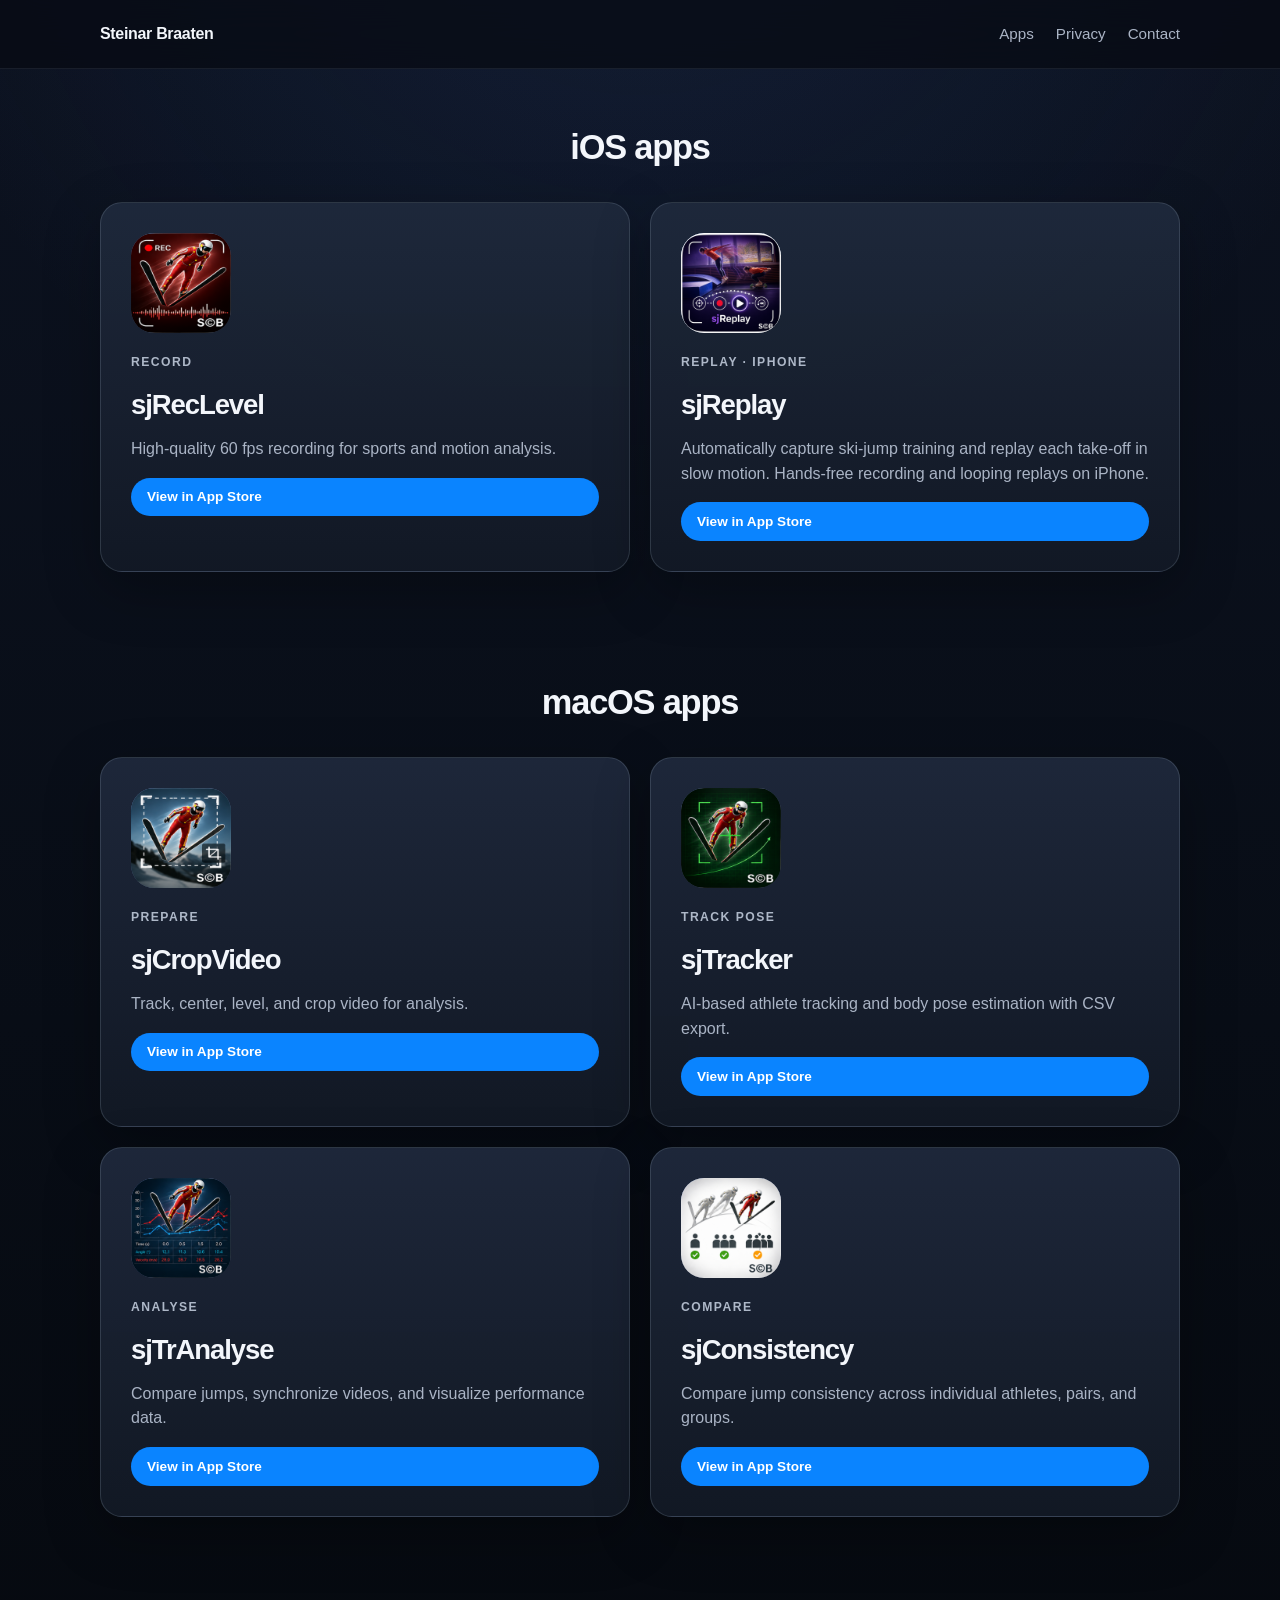
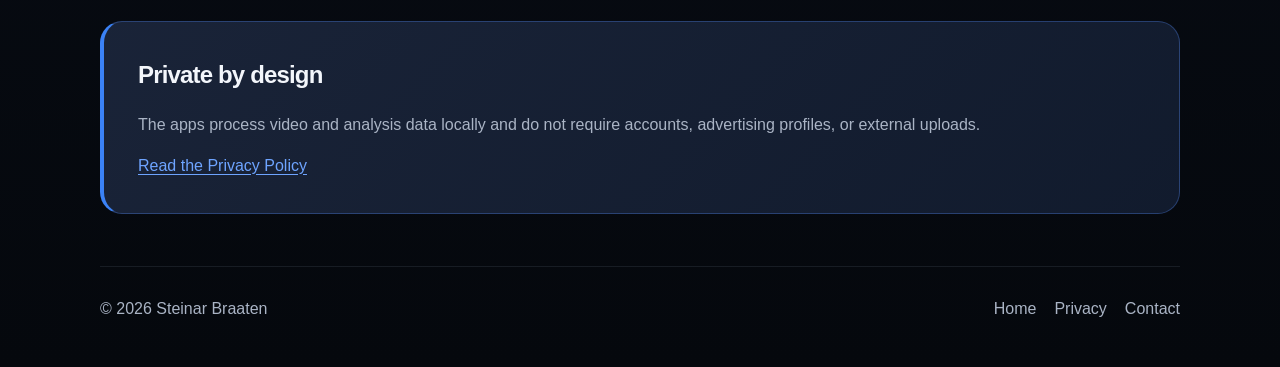
==== commit 8695540a: "Rename sjRecorder to sjRecLevel and redirect old page" ====
--- a/index.html
+++ b/index.html
@@ -45,14 +45,14 @@
 
     <div class="section-heading"><h2>iOS apps</h2></div>
     <div class="apps-grid">
-<!-- sjRecorder -->
-
-      <div
-        class="app-card"
-        role="link"
-        tabindex="0"
-        onclick="location.href='sjRecorder.html'"
-        onkeydown="if(event.key === 'Enter') location.href='sjRecorder.html'"
+<!-- sjRecLevel -->
+
+      <div
+        class="app-card"
+        role="link"
+        tabindex="0"
+        onclick="location.href='sjRecLevel.html'"
+        onkeydown="if(event.key === 'Enter') location.href='sjRecLevel.html'"
       >
 
         <div class="app-icon">
@@ -61,7 +61,7 @@
 
           <img
             src="images/sjRecorder.png"
-            alt="sjRecorder app icon"
+            alt="sjRecLevel app icon"
             onerror="this.remove()"
           >
 
@@ -73,7 +73,7 @@
         </div>
 
         <h3>
-          sjRecorder
+          sjRecLevel
         </h3>
 
         <p>
@@ -83,7 +83,7 @@
 
         <a
           class="status"
-          href="https://apps.apple.com/no/app/sjrecorder/id6787676010"
+          href="https://apps.apple.com/app/id6819287455"
           target="_blank"
           rel="noopener noreferrer"
           onclick="event.stopPropagation()"
